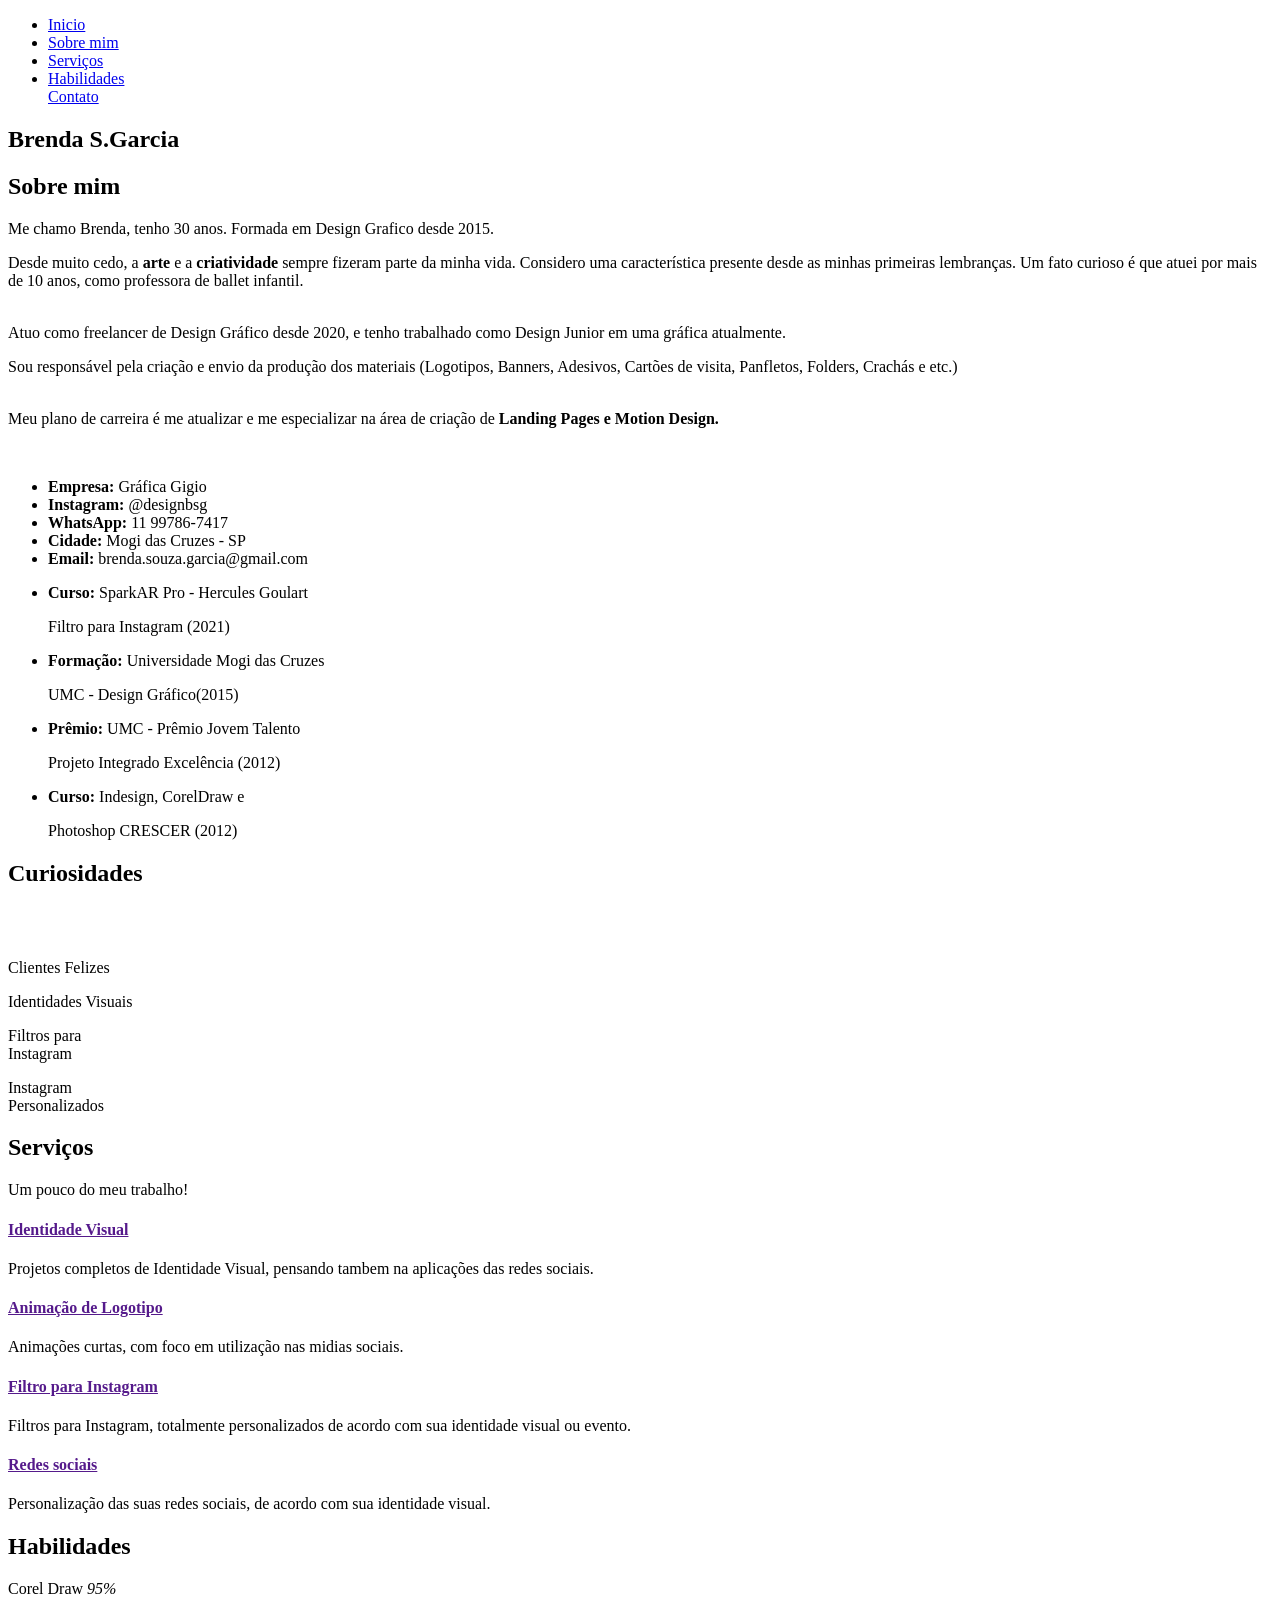
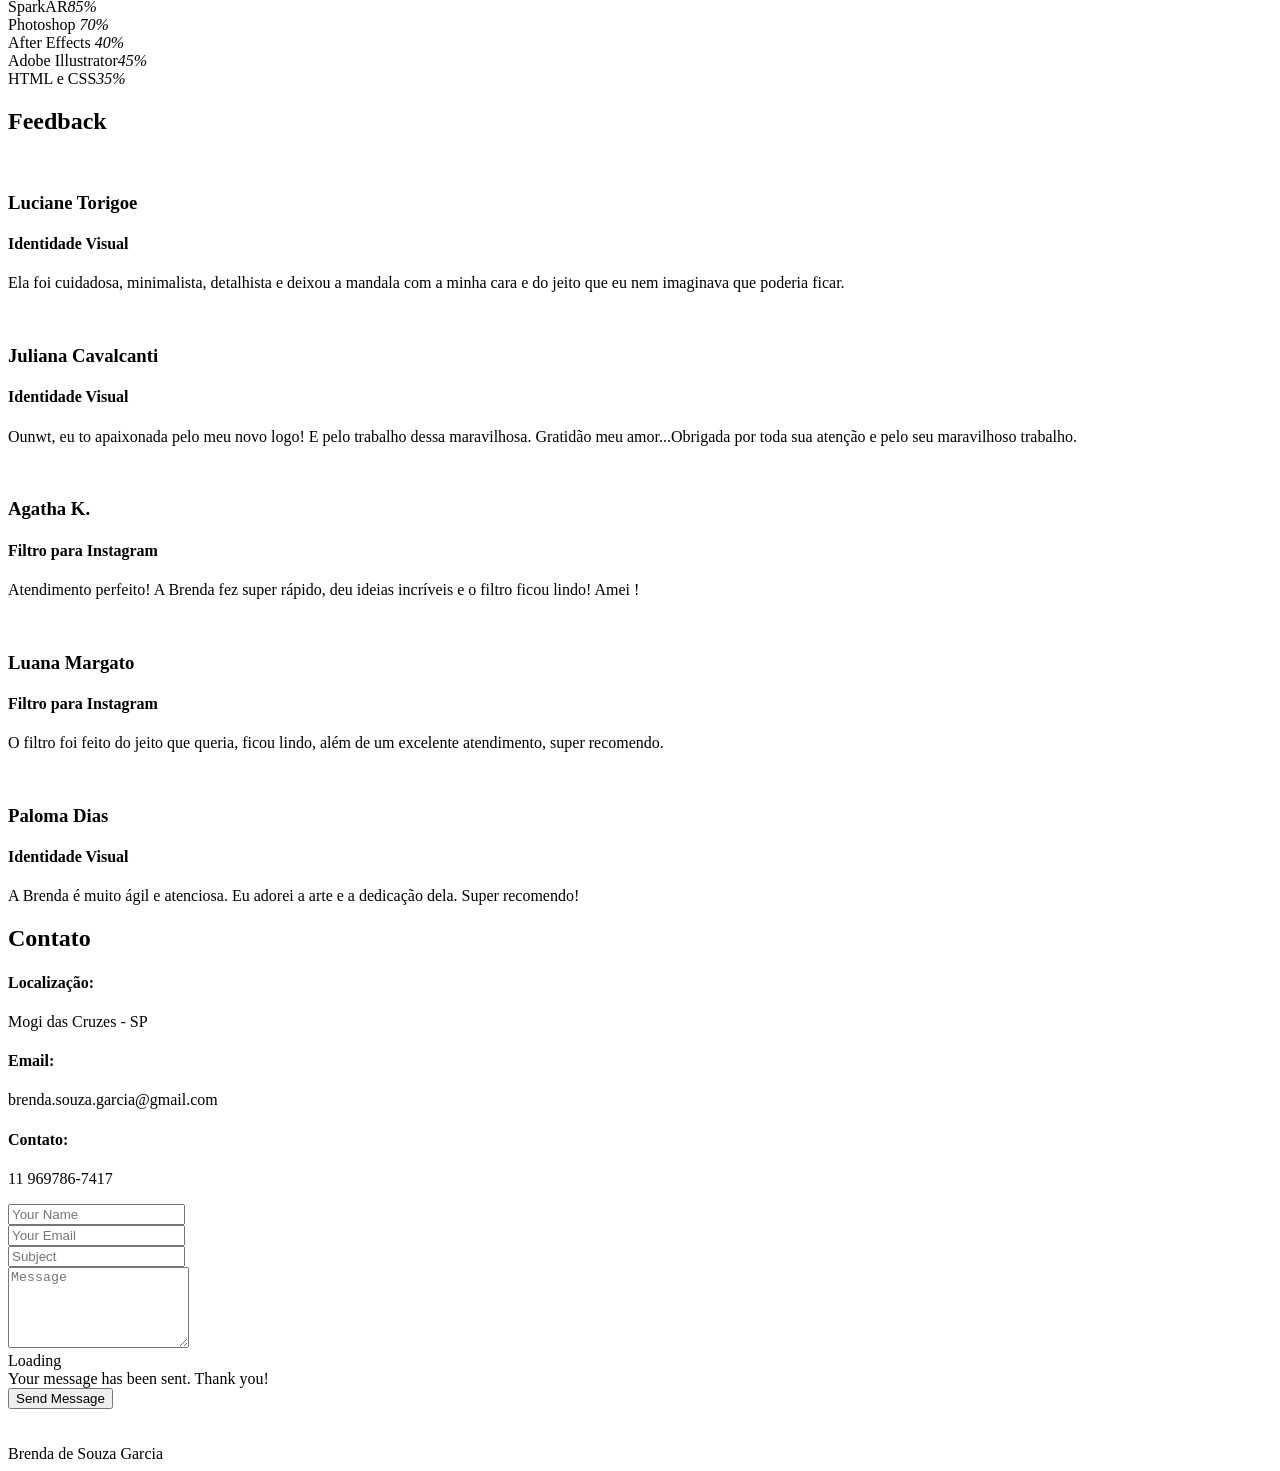
==== index.html @ f6c9c9a2 "Add files via upload" ====
<!DOCTYPE html> 
<html lang="en"> 
    <head> 
        <meta charset="utf-8"> 
        <meta content="width=device-width, initial-scale=1.0" name="viewport"> 
        <title>Bsg Design</title>         
        <meta content="" name="description"> 
        <meta content="" name="keywords"> 
        <!-- Favicons -->         
        <link href="assets/img/favicon.png" rel="icon"> 
        <link href="assets/img/apple-touch-icon.png" rel="apple-touch-icon"> 
        <!-- Google Fonts -->         
        <link href="https://fonts.googleapis.com/css?family=Open+Sans:300,300i,400,400i,600,600i,700,700i|Raleway:300,300i,400,400i,500,500i,600,600i,700,700i|Poppins:300,300i,400,400i,500,500i,600,600i,700,700i" rel="stylesheet"> 
        <!-- Vendor CSS Files -->         
        <link href="assets/vendor/aos/aos.css" rel="stylesheet"> 
        <link href="assets/vendor/bootstrap/css/bootstrap.min.css" rel="stylesheet"> 
        <link href="assets/vendor/bootstrap-icons/bootstrap-icons.css" rel="stylesheet"> 
        <link href="assets/vendor/boxicons/css/boxicons.min.css" rel="stylesheet"> 
        <link href="assets/vendor/glightbox/css/glightbox.min.css" rel="stylesheet"> 
        <link href="assets/vendor/swiper/swiper-bundle.min.css" rel="stylesheet"> 
        <!-- Template Main CSS File -->         
        <link href="assets/css/style.css" rel="stylesheet"> 
        <!-- =======================================================
  * Template Name: MyResume
  * Updated: Mar 10 2023 with Bootstrap v5.2.3
  * Template URL: https://bootstrapmade.com/free-html-bootstrap-template-my-resume/
  * Author: BootstrapMade.com
  * License: https://bootstrapmade.com/license/
  ======================================================== -->         
    </head>     
    <body> 
        <!-- ======= Mobile nav toggle button ======= -->         
        <!-- <button type="button" class="mobile-nav-toggle d-xl-none"><i class="bi bi-list mobile-nav-toggle"></i></button> -->         <i class="bi bi-list mobile-nav-toggle d-lg-none"></i> 
        <!-- ======= Header ======= -->         
        <header id="header" class="d-flex flex-column justify-content-center"> 
            <nav id="navbar" class="navbar nav-menu"> 
                <ul> 
                    <li>
                        <a href="#hero" class="nav-link scrollto active"><i class="bx bx-home"></i> <span>Inicio</span></a>
                    </li>                     
                    <li>
                        <a href="#about" class="nav-link scrollto"><i class="bx bx-user"></i> <span>Sobre mim</span></a>
                    </li>                     
                    <li>
                        <a href="#services" class="nav-link scrollto"><i class="bx bx-file-blank"></i> <span>Serviços</span></a>
                    </li>                     
                    <li>
                        <a href="#skills" class="nav-link scrollto"><i class="bx bx-book-content"></i> <span>Habilidades</span></a>
                    </li>                     <a href="#contact" class="nav-link scrollto"><i class="bx bx-envelope"></i> <span>Contato</span></a>
                </li>                 
            </ul>             
        </nav>
        <!-- .nav-menu -->         
    </header>
    <!-- End Header -->     
    <!-- ======= Hero Section ======= -->     
    <section id="hero" class="d-flex flex-column justify-content-center"> 
        <div class="container" data-aos="zoom-in" data-aos-delay="100"> 
            <h1>Brenda S.Garcia</h1> 
             <p><span class="typed" data-typed-items="Eu transformo lindas histórias em design!, Paixão por traduzir conceitos em imagens que comunicam!, Coisas ganham vida quando um designer da seu toque!". "></span></p> 
            <div class="social-links"> <a href="https://www.instagram.com/designbsg/" class="instagram"><i class="bx bxl-instagram"></i></a>
                <a href="https://wa.me/5511997867417" class="whatsapp"><i class="bx bxl-whatsapp"></i></a> <a href="bsg.design7@gmail.com" class="gmail"><i class="bx bxl-gmail"></i></a>
                <a href="https://www.behance.net/designbsg/moodboards" lass="behance"><i class="bx bxl-behance"></i></a>
            </div>             
        </div>         
    </section>
    <!-- End Hero -->     
    <main id="main"> 
        <!-- ======= About Section ======= -->         
        <section id="about" class="about"> 
            <div class="container" data-aos="fade-up"> 
                <div class="section-title"> 
                    <h2>Sobre mim</h2> 
                    <p>  
                    <p>  Me chamo Brenda, tenho 30 anos. Formada em Design Grafico desde 2015.
                        <P><p>

                        Desde muito cedo, a <b>arte</b> e a <b>criatividade</b> sempre fizeram parte da minha vida. Considero uma característica presente desde as minhas primeiras lembranças. 
                        Um fato curioso é que atuei por mais de 10 anos, como professora de ballet infantil.<P><br>Atuo como freelancer de Design Gráfico desde 2020, e tenho trabalhado como Design Junior em uma gráfica atualmente.<p>Sou responsável pela criação e envio da produção dos materiais (Logotipos, Banners, Adesivos, Cartões de visita, Panfletos, Folders, Crachás e etc.) <p><br>Meu plano de carreira é me atualizar e me especializar na área de criação de <b>Landing Pages e Motion Design.</b>

    
                      </P>       </p>    </p>  </P> </P></p>          </P> </p> </p>                                                                         
                </div>                 
                <div class="row"> 
                    <div class="col-lg-4"> 
                        <img src="assets/img/b.png" class="img-fluid" alt=""> 
                    </div>                     
                    <div class="col-lg-8 pt-4 pt-lg-0 content"> 
                        <div class="row"> 
                            <div class="col-lg-6"> 
                                <ul> 
                                    <li>
                                        <i class="bi bi-chevron-right"></i> <strong>Empresa:</strong> <span>Gráfica Gigio</span>
                                    </li>                                     
                                    <li> <i class="bi bi-chevron-right"> </i> <strong>Instagram:</strong> <span>@designbsg</span>
                                    </li>                                     
                                    <li>
                                        <i class="bi bi-chevron-right"></i> <strong>WhatsApp:</strong> <span> 11 99786-7417</span>
                                    </li>                                     
                                    <li>
                                        <i class="bi bi-chevron-right"></i> <strong>Cidade:</strong> <span>Mogi das Cruzes - SP</span>
                                    </li>                                     
                                    <li>
                                        <i class="bi bi-chevron-right"></i> <strong>Email:</strong> <span>brenda.souza.garcia@gmail.com</span>
                                    </li>                                     
                                </ul>                                 
                            </div>                             
                            <div class="col-lg-6"> 
                                <ul> 
                                    <li>
                                        <i class="bi bi-chevron-right"></i> <strong>Curso:</strong> <span>SparkAR Pro -
                                            Hercules Goulart  <p>Filtro para Instagram (2021)</span>
                                    </li>                                     
                                    <li><i class="bi bi-chevron-right"></i> <strong>Formação:</strong> <span>Universidade Mogi das Cruzes <p> UMC - Design Gráfico(2015)</span>
                                    </li>                                     
                                    <li>
                                        <i class="bi bi-chevron-right"></i> <strong>Prêmio:</strong> <span>UMC - Prêmio Jovem Talento <p>Projeto Integrado Excelência (2012)</span>
                                    </li>                                     
                                    <li>
                                        <i class="bi bi-chevron-right"></i> <strong>Curso:</strong> <span>Indesign, CorelDraw e            <p>Photoshop   CRESCER (2012)</span>
                                    </li>                                     
                                </li>                                 
                            </ul>                             
                        </div>                         
                    </div>                     
                                                                           
                                                                   
                </div>                 
            </div>             
        </div>         
    </section>
    <!-- End About Section -->     
    <!-- ======= Facts Section ======= -->     
    <section id="facts" class="facts" style="background-image: url('assets/img/b3.png');"> 
        <div class="container" data-aos="fade-up"> 
            <div class="section-title"> 
                <h2>Curiosidades</h2> <br><br> 
            </div>             
            <div class="row"> 
                <div class="col-lg-3 col-md-6"> 
                    <div class="count-box"> <i class="bi bi-emoji-smile"></i> <span data-purecounter-start="0" data-purecounter-end="74" data-purecounter-duration="1" class="purecounter"></span> 
                        <p>Clientes Felizes</p> 
                    </div>                     
                </div>                 
                <div class="col-lg-3 col-md-6 mt-5 mt-md-0"> 
                    <div class="count-box"> <i class="bi bi-card-list"></i> <span data-purecounter-start="0" data-purecounter-end="45" data-purecounter-duration="1" class="purecounter"></span> 
                        <p>Identidades Visuais</p> 
                    </div>                     
                </div>                 
                <div class="col-lg-3 col-md-6 mt-5 mt-lg-0"> 
                    <div class="count-box"> <i class="bi bi-instagram"></i> <span data-purecounter-start="0" data-purecounter-end="37" data-purecounter-duration="1" class="purecounter"></span> 
                        <p>Filtros para <br> Instagram</p> 
                    </div>                     
                </div>                 
                <div class="col-lg-3 col-md-6 mt-5 mt-lg-0"> 
                    <div class="count-box"> <i class="bi bi-stars"></i> <span data-purecounter-start="0" data-purecounter-end="17" data-purecounter-duration="1" class="purecounter"></span> 
                        <p>Instagram <br> Personalizados</p> 
                    </div>                     
                </div>                 
            </div>             
        </div>         
    </section>
    <!-- End Facts Section -->     
    <!-- ======= Services Section ======= -->     
    <section id="services" class="services section-bg"> 
        <div class="container"> 
            <div class="section-title"> 
                <h2>Serviços</h2> 
                <p>Um pouco do meu trabalho!</p> 
            </div>             
            <div class="row"> 
                <div class="col-md-6 col-lg-3 d-flex align-items-stretch mb-5 mb-lg-0"> 
                    <div class="icon-box"> 
                        <div class="icon">
                            <i class="bi-list"></i>
                        </div>                         
                        <h4 class="title"><a href="">Identidade Visual</a></h4> 
                        <p class="description">Projetos completos de Identidade Visual,
                                pensando tambem na aplicações das redes sociais.</p> 
                    </div>                     
                </div>                 
                <div class="col-md-6 col-lg-3 d-flex align-items-stretch mb-5 mb-lg-0"> 
                    <div class="icon-box"> 
                        <div class="icon">
                            <i class="bi-emoji-smile"></i>
                        </div>                         
                        <h4 class="title"><a href="">Animação de Logotipo</a></h4> 
                        <p class="description">Animações curtas, com foco em utilização nas midias sociais.</p> 
                    </div>                     
                </div>                 
                <div class="col-md-6 col-lg-3 d-flex align-items-stretch mb-5 mb-lg-0"> 
                    <div class="icon-box"> 
                        <div class="icon">
                            <i class="bi-stars"></i>
                        </div>                         
                        <h4 class="title"><a href="">Filtro para Instagram</a></h4> 
                        <p class="description">Filtros para Instagram, totalmente personalizados de acordo com sua identidade visual ou evento.</p> 
                    </div>                     
                </div>                 
                <div class="col-md-6 col-lg-3 d-flex align-items-stretch mb-5 mb-lg-0"> 
                    <div class="icon-box"> 
                        <div class="icon">
                            <i class="bx bxl-instagram"></i>
                        </div>                         
                        <h4 class="title"><a href="">Redes sociais</a></h4> 
                        <p class="description">Personalização das suas redes sociais, de acordo com sua identidade visual.</p> 
                    </div>                     
                </div>                 
            </div>             
        </div>         
    </section>
    <!-- End Services Section -->     
    <section id="skills" class="skills section-bg"> 
        <div class="container" data-aos="fade-up"> 
            <div class="section-title"> 
                <h2>Habilidades</h2> 
            </div>             
            <div class="row skills-content"> 
                <div class="col-lg-6"> 
                    <div class="progress"> <span class="skill">Corel Draw <i class="val">95%</i></span> 
                        <div class="progress-bar-wrap"> 
                            <div class="progress-bar" role="progressbar" aria-valuenow="100" aria-valuemin="0" aria-valuemax="100"></div>                             
                        </div>                         
                    </div>                     
                    <div class="progress"> <span class="skill">SparkAR<i class="val">85%</i></span> 
                        <div class="progress-bar-wrap"> 
                            <div class="progress-bar" role="progressbar" aria-valuenow="85" aria-valuemin="0" aria-valuemax="100"></div>                             
                        </div>                         
                    </div>                     
                    <div class="progress"> <span class="skill">Photoshop <i class="val">70%</i></span> 
                        <div class="progress-bar-wrap"> 
                            <div class="progress-bar" role="progressbar" aria-valuenow="75" aria-valuemin="0" aria-valuemax="100"></div>                             
                        </div>                         
                    </div>                     
                </div>                 
                <div class="col-lg-6"> 
                    <div class="progress"> <span class="skill">After Effects <i class="val">40%</i></span> 
                        <div class="progress-bar-wrap"> 
                            <div class="progress-bar" role="progressbar" aria-valuenow="45" aria-valuemin="0" aria-valuemax="100"></div>                             
                        </div>                         
                    </div>                     
                    <div class="progress"> <span class="skill">Adobe Illustrator<i class="val">45%</i></span> 
                        <div class="progress-bar-wrap"> 
                            <div class="progress-bar" role="progressbar" aria-valuenow="45" aria-valuemin="0" aria-valuemax="100"></div>                             
                        </div>                         
                    </div>                     
                    <div class="progress"> <span class="skill">HTML e CSS<i class="val">35% </i></span> 
                        <div class="progress-bar-wrap"> 
                            <div class="progress-bar" role="progressbar" aria-valuenow="35" aria-valuemin="0" aria-valuemax="100"></div>                             
                        </div>                         
                    </div>                     
                </div>                 
            </div>             
        </div>         
    </section>
    <!-- End Skills Section -->     
    <!-- ======= Testimonials Section ======= -->     
    <section id="testimonials" class="testimonials section-bg"> 
        <div class="container" data-aos="fade-up"> 
            <div class="section-title"> 
                <h2>Feedback</h2> 
            </div>             
            <div class="testimonials-slider swiper" data-aos="fade-up" data-aos-delay="100"> 
                <div class="swiper-wrapper"> 
                    <div class="swiper-slide"> 
                        <div class="testimonial-item"> 
                            <img src="assets/img/testimonials/testimonials-1.jpg" class="testimonial-img" alt=""> 
                            <h3>Luciane Torigoe</h3> 
                            <h4>Identidade Visual</h4> 
                            <p> <i class="bx bxs-quote-alt-left quote-icon-left"></i> 
                 Ela foi cuidadosa, minimalista, detalhista e deixou a mandala com a minha cara e do jeito que eu nem imaginava que poderia ficar.   <i class="bx bxs-quote-alt-right quote-icon-right"></i> </p> 
                        </div>                         
                    </div>
                    <!-- End testimonial item -->                     
                    <div class="swiper-slide"> 
                        <div class="testimonial-item"> 
                            <img src="assets/img/testimonials/testimonials-2.jpg" class="testimonial-img" alt=""> 
                            <h3>Juliana Cavalcanti</h3> 
                            <h4>Identidade Visual</h4> 
                            <p> <i class="bx bxs-quote-alt-left quote-icon-left"></i> 
                 Ounwt, eu to apaixonada pelo meu novo logo! E pelo trabalho dessa maravilhosa. Gratidão meu amor...Obrigada por toda sua atenção e pelo seu maravilhoso trabalho.  <i class="bx bxs-quote-alt-right quote-icon-right"></i> </p> 
                        </div>                         
                    </div>
                    <!-- End testimonial item -->                     
                    <div class="swiper-slide"> 
                        <div class="testimonial-item"> 
                            <img src="assets/img/testimonials/testimonials-3.jpg" class="testimonial-img" alt=""> 
                            <h3>Agatha K.</h3> 
                            <h4>Filtro para Instagram</h4> 
                            <p> <i class="bx bxs-quote-alt-left quote-icon-left"></i> 
                  Atendimento perfeito! A Brenda fez super rápido, deu ideias incríveis e o filtro ficou lindo! Amei ! <i class="bx bxs-quote-alt-right quote-icon-right"></i> </p> 
                        </div>                         
                    </div>
                    <!-- End testimonial item -->                     
                    <div class="swiper-slide"> 
                        <div class="testimonial-item"> 
                            <img src="assets/img/testimonials/testimonials-4.jpg" class="testimonial-img" alt=""> 
                            <h3>Luana Margato</h3> 
                            <h4>Filtro para Instagram</h4> 
                            <p> <i class="bx bxs-quote-alt-left quote-icon-left"></i> 
                  O filtro foi feito do jeito que queria, ficou lindo, além de um excelente atendimento, super recomendo. <i class="bx bxs-quote-alt-right quote-icon-right"></i> </p> 
                        </div>                         
                    </div>
                    <!-- End testimonial item -->                     
                    <div class="swiper-slide"> 
                        <div class="testimonial-item"> 
                            <img src="assets/img/testimonials/testimonials-5.jpg" class="testimonial-img" alt=""> 
                            <h3>Paloma Dias</h3> 
                            <h4>Identidade Visual</h4> 
                            <p> <i class="bx bxs-quote-alt-left quote-icon-left"></i> 
                 A Brenda é muito ágil e atenciosa. Eu adorei a arte e a dedicação dela. Super recomendo!  <i class="bx bxs-quote-alt-right quote-icon-right"></i> </p> 
                        </div>                         
                    </div>
                    <!-- End testimonial item -->                     
                </div>                 
                <div class="swiper-pagination"></div>                 
            </div>             
        </div>         
    </section>
    <!-- End Testimonials Section -->     
    <!-- ======= Contact Section ======= -->     
    <section id="contact" class="contact"> 
        <div class="container" data-aos="fade-up"> 
            <div class="section-title"> 
                <h2>Contato</h2> 
            </div>             
            <div class="row mt-1"> 
                <div class="col-lg-4"> 
                    <div class="info"> 
                        <div class="address"> <i class="bi bi-geo-alt"></i> 
                            <h4>Localização:</h4> 
                            <p>Mogi das Cruzes - SP</p> 
                        </div>                         
                        <div class="email"> <i class="bi bi-envelope"></i> 
                            <h4>Email:</h4> 
                            <p>brenda.souza.garcia@gmail.com</p> 
                        </div>                         
                        <div class="phone"> <i class="bi bi-phone"></i> 
                            <h4>Contato:</h4> 
                            <p>11 969786-7417</p> 
                        </div>                         
                    </div>                     
                </div>                 
                <div class="col-lg-8 mt-5 mt-lg-0"> 
                    <form action="forms/contact.php" method="post" role="form" class="php-email-form"> 
                        <div class="row"> 
                            <div class="col-md-6 form-group"> 
                                <input type="text" name="name" class="form-control" id="name" placeholder="Your Name" required> 
                            </div>                             
                            <div class="col-md-6 form-group mt-3 mt-md-0"> 
                                <input type="email" class="form-control" name="email" id="email" placeholder="Your Email" required> 
                            </div>                             
                        </div>                         
                        <div class="form-group mt-3"> 
                            <input type="text" class="form-control" name="subject" id="subject" placeholder="Subject" required> 
                        </div>                         
                        <div class="form-group mt-3"> 
                            <textarea class="form-control" name="message" rows="5" placeholder="Message" required></textarea> 
                        </div>                         
                        <div class="my-3"> 
                            <div class="loading">Loading</div>                             
                            <div class="error-message"></div>                             
                            <div class="sent-message">Your message has been sent. Thank you!</div>                             
                        </div>                         
                        <div class="text-center">
                            <button type="submit">Send Message</button>
                        </div>                         
                    </form>                     
                </div>                 
            </div>             
        </div>         
    </section>
    <!-- End Contact Section -->     
</main>
<!-- End #main --> 
<!-- ======= Footer ======= --> 
<footer id="footer" style="background-image: url('assets/img/b6.png');"><br><br>
    <div class="container"> 
        <div class="social-links"> <a href="https://www.instagram.com/designbsg/" " class="instagram"><i class="bx bxl-instagram"></i></a> <a href="https://wa.me/5511997867417" lass="whatsapp"><i class="bx bxl-whatsapp"></i></a> <a href="bsg.design7@gmail.com" class="gmail"><i class="bx bxl-gmail"></i></a> <a href="https://www.behance.net/designbsg/moodboards" class="behance"><i class="bx bxl-behance"></i></a> 
            <div class="copyright"> 
</div>             
            <div class="credits"> </div>
            <!-- All the links in the footer should remain intact. -->             
            <!-- You can delete the links only if you purchased the pro version. -->             
            <!-- Licensing information: [license-url] -->             
            <!-- Purchase the pro version with working PHP/AJAX contact form: https://bootstrapmade.com/free-html-bootstrap-template-my-resume/ -->             
            Brenda de Souza Garcia                    
        </div>         
    </div>     
</footer>
<!-- End Footer --> 
<div id="preloader"></div> <a href="#" class="back-to-top d-flex align-items-center justify-content-center"><i class="bi bi-arrow-up-short"></i></a> 
<!-- Vendor JS Files --> 
<script src="assets/vendor/purecounter/purecounter_vanilla.js"></script> 
<script src="assets/vendor/aos/aos.js"></script> 
<script src="assets/vendor/bootstrap/js/bootstrap.bundle.min.js"></script> 
<script src="assets/vendor/glightbox/js/glightbox.min.js"></script> 
<script src="assets/vendor/isotope-layout/isotope.pkgd.min.js"></script> 
<script src="assets/vendor/swiper/swiper-bundle.min.js"></script> 
<script src="assets/vendor/typed.js/typed.min.js"></script> 
<script src="assets/vendor/waypoints/noframework.waypoints.js"></script> 
<script src="assets/vendor/php-email-form/validate.js"></script> 
<!-- Template Main JS File --> 
<script src="assets/js/main.js"></script>
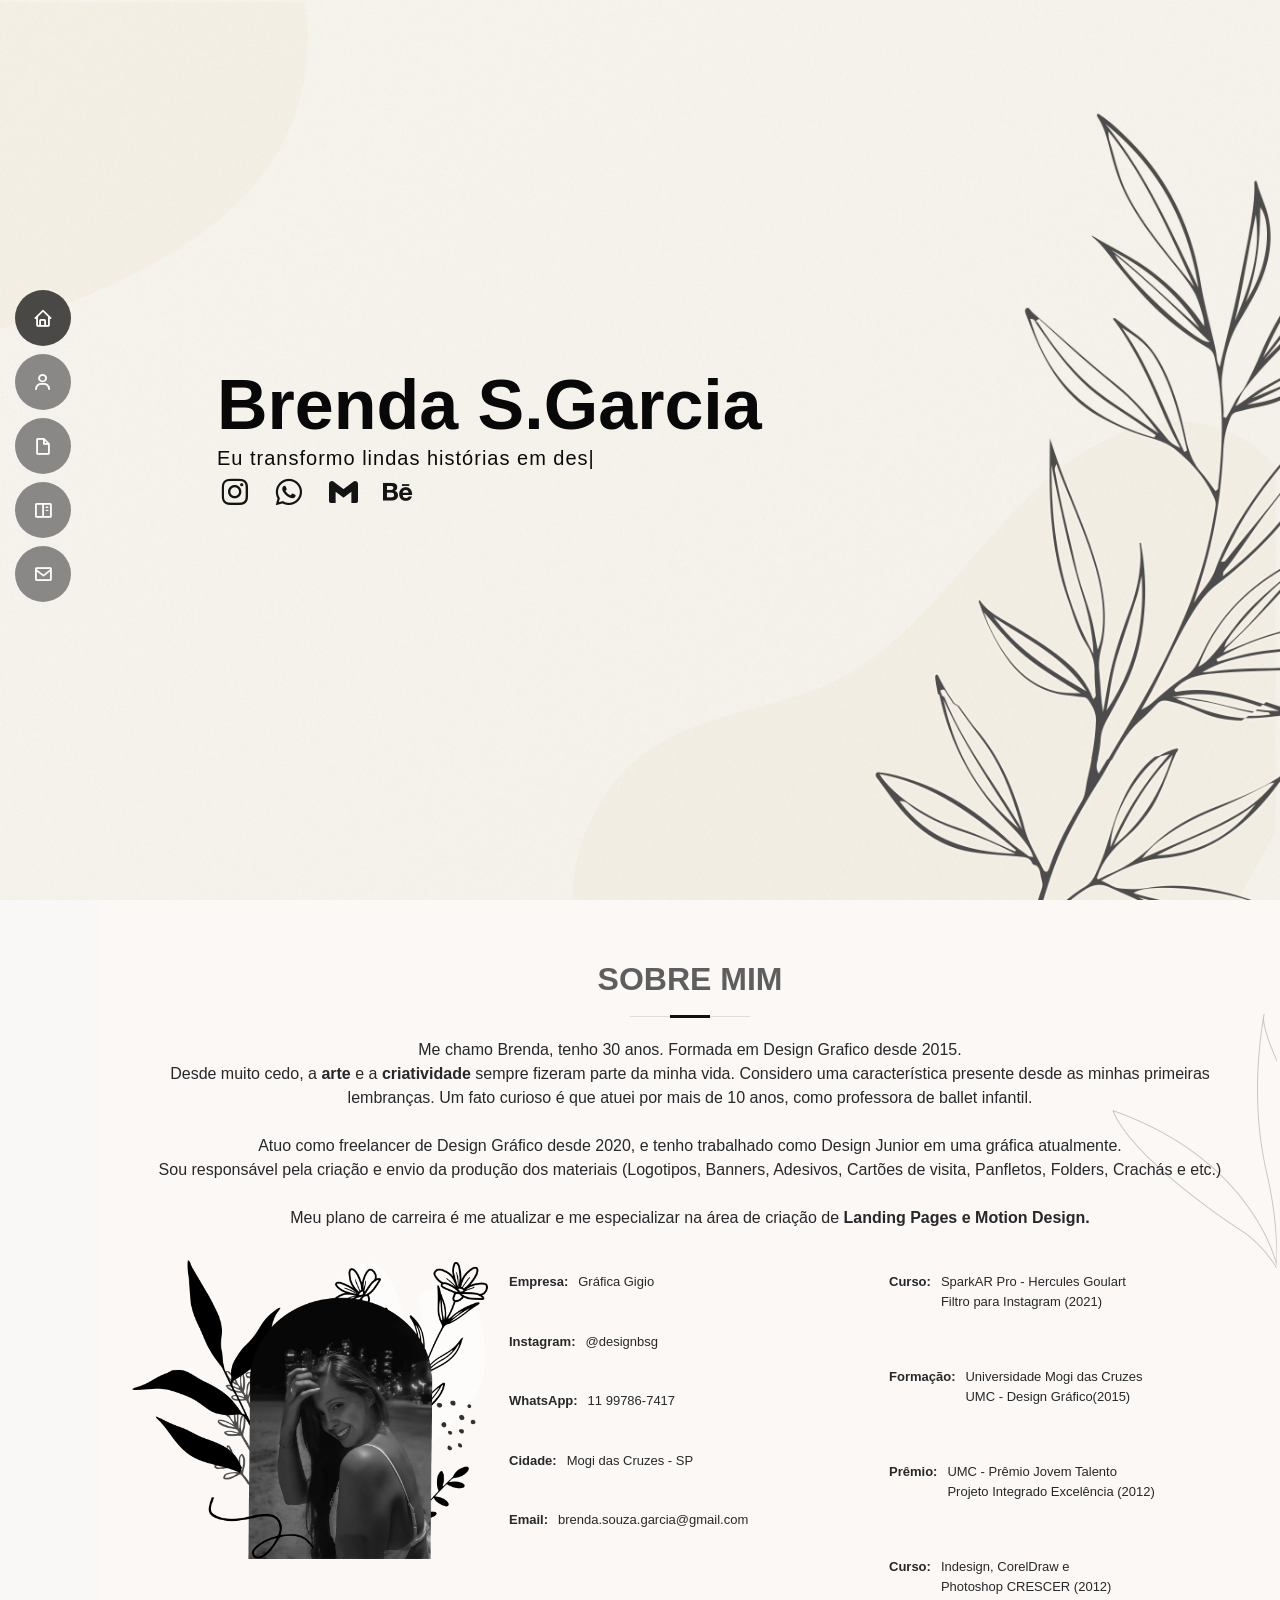
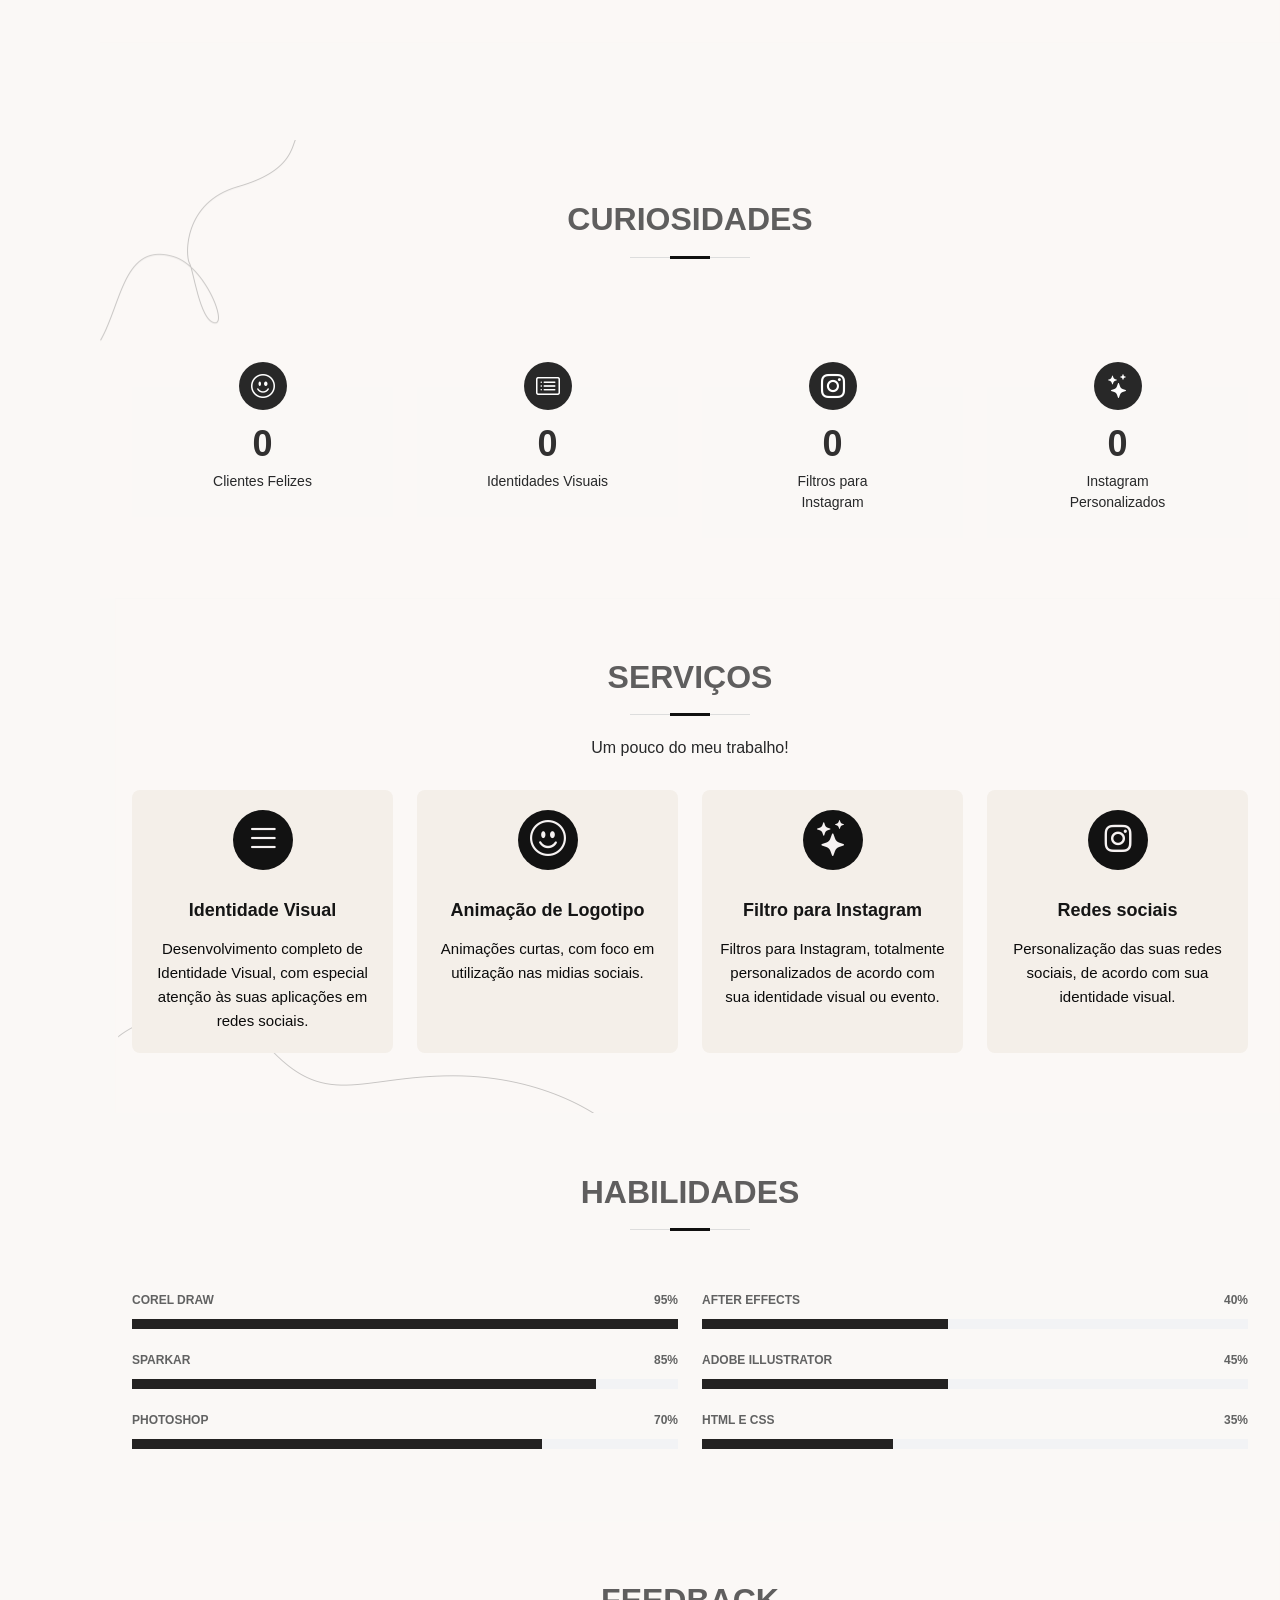
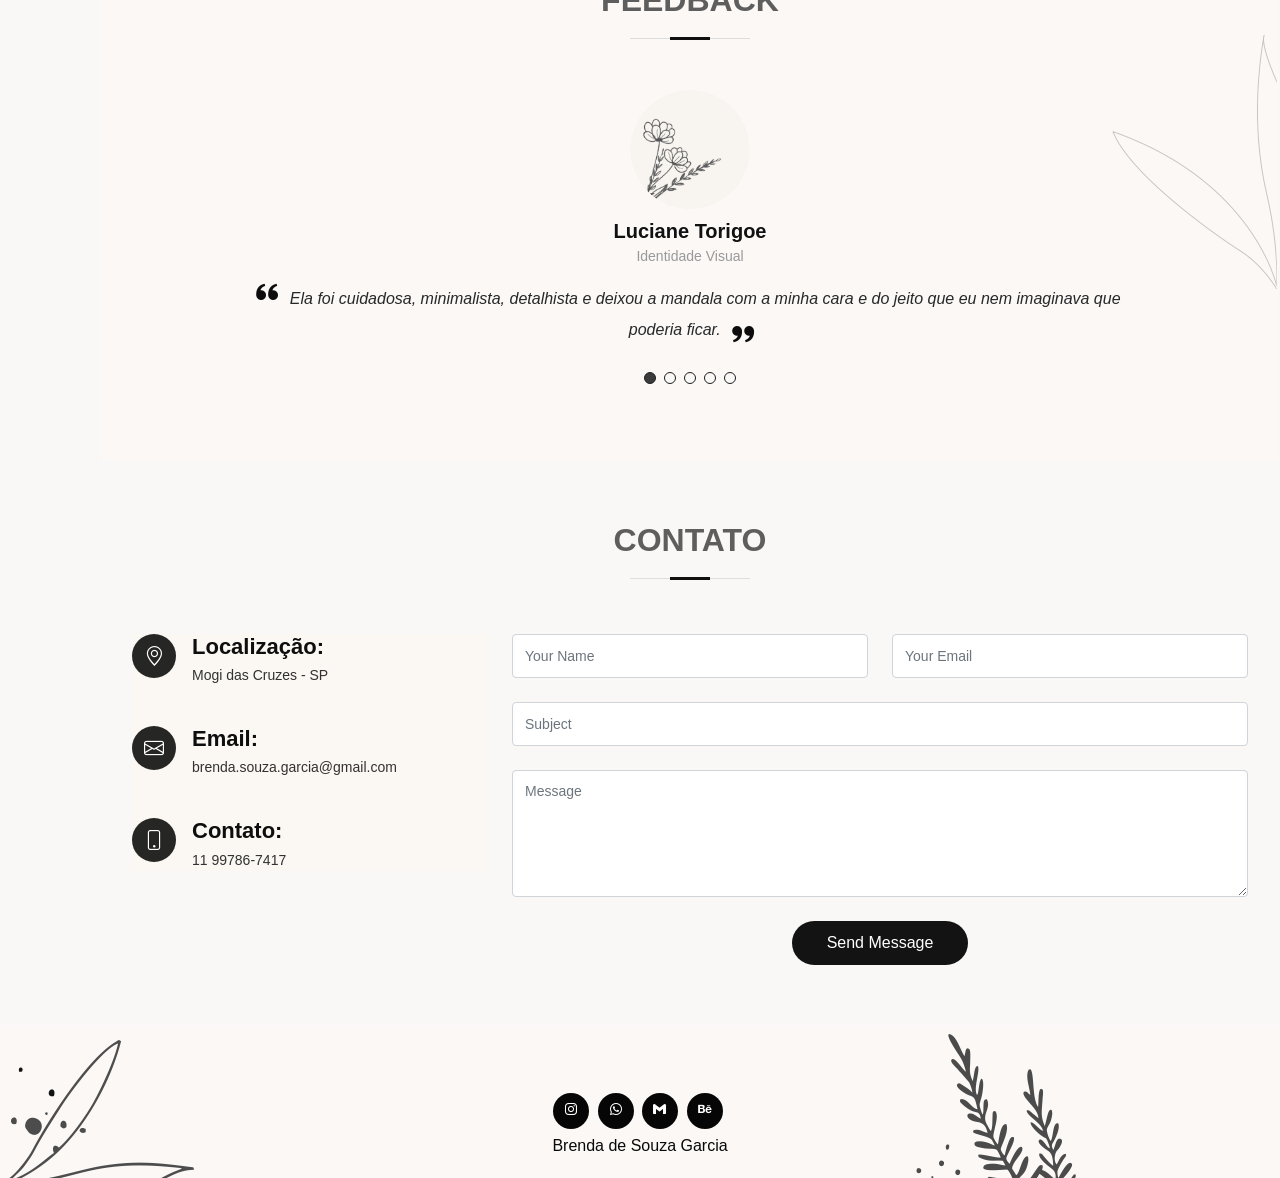
==== commit bbb83225: "Add files via upload" ====
--- a/index.html
+++ b/index.html
@@ -175,8 +175,7 @@
                             <i class="bi-list"></i>
                         </div>                         
                         <h4 class="title"><a href="">Identidade Visual</a></h4> 
-                        <p class="description">Projetos completos de Identidade Visual,
-                                pensando tambem na aplicações das redes sociais.</p> 
+                        <p class="description">Desenvolvimento completo de Identidade Visual, com especial atenção às suas aplicações em redes sociais.</p> 
                     </div>                     
                 </div>                 
                 <div class="col-md-6 col-lg-3 d-flex align-items-stretch mb-5 mb-lg-0"> 
@@ -337,7 +336,7 @@
                         </div>                         
                         <div class="phone"> <i class="bi bi-phone"></i> 
                             <h4>Contato:</h4> 
-                            <p>11 969786-7417</p> 
+                            <p>11 99786-7417</p> 
                         </div>                         
                     </div>                     
                 </div>                 
--- a/assets/css/style.css
+++ b/assets/css/style.css
@@ -0,0 +1,1199 @@
+/* *
+* Template Name: MyResume
+* Updated: Mar 10 2023 with Bootstrap v5.2.3
+* Template URL: https://bootstrapmade.com/free-html-bootstrap-template-my-resume/
+* Author: BootstrapMade.com
+* License: https://bootstrapmade.com/license/ */
+/* --------------------------------------------------------------
+# General
+-------------------------------------------------------------- */
+body {
+    font-family: "Open Sans", sans-serif;
+    color: #272829;
+    background-color: #FAF8F6;
+}
+
+a {
+    color: #f7525f;
+    text-decoration: none;
+}
+
+a:hover {
+    color: #fff;
+    text-decoration: none;
+}
+
+h1,
+h2,
+h3,
+h4,
+h5,
+h6 {
+    font-family: "Raleway", sans-serif;
+}
+
+/* --------------------------------------------------------------
+# Back to top button
+-------------------------------------------------------------- */
+.back-to-top {
+    position: fixed;
+    visibility: hidden;
+    opacity: 0;
+    right: 15px;
+    bottom: 15px;
+    z-index: 996;
+    background: #0b0b0b;
+    width: 40px;
+    height: 40px;
+    border-radius: 50px;
+    transition: all 0.4s;
+}
+
+.back-to-top i {
+    font-size: 28px;
+    color: #fff;
+    line-height: 0;
+}
+
+.back-to-top:hover {
+    background: #f9f2ea;
+    color: #fff;
+}
+
+.back-to-top.active {
+    visibility: visible;
+    opacity: 1;
+}
+
+/* --------------------------------------------------------------
+# Preloader
+-------------------------------------------------------------- */
+#preloader {
+    position: fixed;
+    top: 0;
+    left: 0;
+    right: 0;
+    bottom: 0;
+    z-index: 9999;
+    overflow: hidden;
+    background: #fff ;
+}
+
+#preloader:before {
+    content: "";
+    position: fixed;
+    top: calc(50% - 30px);
+    left: calc(50% - 30px);
+    border: 6px solid #f3f8fb;
+    border-top-color: #fff;
+    border-bottom-color: #fff;
+    border-radius: 50%;
+    width: 60px;
+    height: 60px;
+    animation: animate-preloader 1s linear infinite;
+}
+
+@keyframes animate-preloader {
+    0% {
+        transform: rotate(0deg);
+    }
+
+    100% {
+        transform: rotate(360deg);
+    }
+}
+
+/* --------------------------------------------------------------
+# Disable aos animation delay on mobile devices
+-------------------------------------------------------------- */
+@media screen and (max-width: 768px) {
+    [data-aos-delay] {
+        transition-delay: 0 !important;
+    }
+}
+
+/* --------------------------------------------------------------
+# Header
+-------------------------------------------------------------- */
+#header {
+    position: fixed;
+    top: 0;
+    left: 0;
+    bottom: 0;
+    z-index: 9997;
+    transition: all 0.5s;
+    padding: 15px;
+    overflow-y: auto;
+}
+
+@media (max-width: 991px) {
+    #header {
+        width: 300px;
+        background: #fff;
+        border-right: 1px solid #e6e9ec;
+        left: -300px;
+    }
+}
+
+@media (min-width: 991px) {
+    #main {
+        margin-left: 100px;
+    }
+}
+
+/* --------------------------------------------------------------
+# Navigation Menu
+-------------------------------------------------------------- */
+/* *
+* Desktop Navigation */
+.nav-menu {
+    padding: 0;
+    display: block;
+}
+
+.nav-menu * {
+    margin: 0;
+    padding: 0;
+    list-style: none;
+}
+
+.nav-menu>ul>li {
+    position: relative;
+    white-space: nowrap;
+}
+
+.nav-menu a,
+.nav-menu a:focus {
+    display: flex;
+    align-items: center;
+    color: #ffffff;
+    padding: 10px 18px;
+    margin-bottom: 8px;
+    transition: 0.3s;
+    font-size: 15px;
+    border-radius: 50px;
+    background: #666565;
+    opacity: 75%;
+    height: 56px;
+    width: 100%;
+    overflow: hidden;
+    transition: 0.3s;
+}
+
+.nav-menu a i,
+.nav-menu a:focus i {
+    font-size: 20px;
+}
+
+.nav-menu a span,
+.nav-menu a:focus span {
+    padding: 0 5px 0 7px;
+    color: #f61d1d;
+}
+
+@media (min-width: 991px) {
+    .nav-menu a,
+    .nav-menu a:focus {
+        width: 56px;
+    }
+
+    .nav-menu a span,
+    .nav-menu a:focus span {
+        display: none;
+        color: #fff;
+    }
+}
+
+.nav-menu a:hover,
+.nav-menu .active,
+.nav-menu .active:focus,
+.nav-menu li:hover>a {
+    color: #fff;
+    background: #111111;
+}
+
+.nav-menu a:hover span,
+.nav-menu .active span,
+.nav-menu .active:focus span,
+.nav-menu li:hover>a span {
+    color: #fff;
+}
+
+.nav-menu a:hover,
+.nav-menu li:hover>a {
+    width: 100%;
+    color: #fff;
+}
+
+.nav-menu a:hover span,
+.nav-menu li:hover>a span {
+    display: block;
+}
+
+/* *
+* Mobile Navigation */
+.mobile-nav-toggle {
+    position: fixed;
+    right: 10px;
+    top: 10px;
+    z-index: 9998;
+    border: 0;
+    background: none;
+    font-size: 28px;
+    transition: all 0.4s;
+    outline: none !important;
+    line-height: 0;
+    cursor: pointer;
+    border-radius: 50px;
+    padding: 5px;
+}
+
+.mobile-nav-toggle i {
+    color: #45505b;
+}
+
+.mobile-nav-active {
+    overflow: hidden;
+}
+
+.mobile-nav-active #header {
+    left: 0;
+}
+
+.mobile-nav-active .mobile-nav-toggle {
+    color: #fff;
+    background-color: #101010;
+}
+
+/* --------------------------------------------------------------
+# Hero Section
+-------------------------------------------------------------- */
+#hero {
+    width: 100%;
+    height: 100vh;
+    background: url("../img/b2.png") top right no-repeat;
+    background-size: cover;
+    position: relative;
+}
+
+@media (min-width: 992px) {
+    #hero {
+        padding-left: 160px;
+    }
+}
+
+#hero:before {
+    content: "";
+    position: absolute;
+    bottom: 0;
+    top: 0;
+    left: 0;
+    right: 0;
+}
+
+#hero h1 {
+    margin: 10px;
+    margin-left: 45px;
+    font-size: 70px;
+    line-width: 35px;
+    font-weight: 700;
+    line-height: 35px;
+    color: #080808;
+}
+
+#hero p {
+    color: #010101;
+    margin: 20px 0 0 0;
+    font-size: 20px;
+    margin-left: 45px;
+    font-family: "Poppins", sans-serif;
+}
+
+#hero p span {
+    color: #0a0a0a;
+    letter-spacing: 1px;
+}
+
+#hero .social-links {
+    margin-left: 45px;
+}
+
+#hero .social-links a {
+    font-size: 35px;
+    letter-spacing: 15px;
+    margin-top: -4px;
+    display: inline-block;
+    color: rgb(20, 20, 20);
+    transition: 0.3s;
+}
+
+#hero .social-links a:hover {
+    color: #585858;
+}
+
+@media (max-width: 992px) {
+    #hero {
+        text-align: center;
+        background: url("../img/bb.png");
+    }
+
+    #hero h1 {
+        font-size: 30px;
+        line-height: 25px;
+        background-color: ;
+        margin: -15px;
+    }
+
+    #hero p {
+        margin-bottom: 10px;
+        font-size: 20px;
+        background-color: ;
+        line-height: 34px;
+    }
+}
+
+/* --------------------------------------------------------------
+# Sections General
+-------------------------------------------------------------- */
+section {
+    padding: 60px 0;
+    overflow: hidden;
+    background: #faf8f6;
+}
+
+.section-title {
+    text-align: center;
+    padding-bottom: 30px;
+}
+
+.section-title h2 {
+    font-size: 32px;
+    font-weight: bold;
+    text-transform: uppercase;
+    margin-bottom: 20px;
+    padding-bottom: 20px;
+    position: relative;
+    color: #5f5e5e;
+}
+
+.section-title h2::before {
+    content: "";
+    position: absolute;
+    display: block;
+    width: 120px;
+    height: 1px;
+    background: #ddd;
+    bottom: 1px;
+    left: calc(50% - 60px);
+}
+
+.section-title h2::after {
+    content: "";
+    position: absolute;
+    display: block;
+    width: 40px;
+    height: 3px;
+    background: #101010;
+    bottom: 0;
+    left: calc(50% - 20px);
+}
+
+.section-title p {
+    margin-bottom: 0;
+}
+
+/* --------------------------------------------------------------
+# About
+-------------------------------------------------------------- */
+.about {
+    max-width: 100%;
+    width: auto;
+    background: url("../img/b1.png") top right no-repeat;
+    position: relative;
+    text-align: justify;
+}
+
+.about .content h3 {
+    font-weight: 700px;
+    font-size: 26px;
+    color: #080808;
+}
+
+.about .content ul {
+    list-style: none;
+    padding: 12px;
+    font-size: 13px;
+}
+
+.about .content ul li {
+    margin-bottom: 40px;
+    display: flex;
+    align-items: justify-all;
+}
+
+.about .content ul strong {
+    margin-right: 10px;
+}
+
+.about .content ul i {
+    font-size: 0px;
+    margin-right: -15px;
+    color: #0e0e0f;
+    line-height: 0;
+}
+
+.about .content p:last-child {
+    margin-bottom: 5;
+}
+
+/* --------------------------------------------------------------
+# Facts
+-------------------------------------------------------------- */
+.facts .count-box {
+    padding: 30px 30px 25px 30px;
+    margin-top: 30px;
+    width: 100%;
+    position: relative;
+    text-align: center;
+    background: #faf8f6;
+}
+
+.facts .count-box i {
+    position: absolute;
+    top: -25px;
+    left: 50%;
+    transform: translateX(-50%);
+    font-size: 24px;
+    background: #282828;
+    color: #fff;
+    border-radius: 50px;
+    display: inline-flex;
+    align-items: center;
+    justify-content: center;
+    width: 48px;
+    height: 48px;
+}
+
+.facts .count-box span {
+    font-size: 36px;
+    display: block;
+    font-weight: 600;
+    color: #313030;
+}
+
+.facts .count-box p {
+    padding: 0;
+    margin: 0;
+    font-family: "Raleway", sans-serif;
+    font-size: 14px;
+}
+
+/* --------------------------------------------------------------
+# Skills
+-------------------------------------------------------------- */
+.skills .progress {
+    height: 60px;
+    display: block;
+    background: none;
+    border-radius: 0;
+}
+
+.skills .progress .skill {
+    padding: 10px 0;
+    margin: 0;
+    text-transform: uppercase;
+    display: block;
+    font-weight: 600;
+    font-family: "Poppins", sans-serif;
+    color: #616262;
+}
+
+.skills .progress .skill .val {
+    float: right;
+    font-style: normal;
+}
+
+.skills .progress-bar-wrap {
+    background: #f2f3f5;
+}
+
+.skills .progress-bar {
+    width: 1px;
+    height: 10px;
+    transition: 0.9s;
+    background-color: #232222;
+}
+
+/* --------------------------------------------------------------
+# Resume
+-------------------------------------------------------------- */
+.resume .resume-title {
+    font-size: 26px;
+    font-weight: 700;
+    margin-top: 20px;
+    margin-bottom: 20px;
+    color: #090909;
+}
+
+.resume .resume-item {
+    padding: 0 0 20px 20px;
+    margin-top: -2px;
+    border-left: 2px solid #060606;
+    position: relative;
+}
+
+.resume .resume-item h4 {
+    line-height: 18px;
+    font-size: 18px;
+    font-weight: 600;
+    text-transform: uppercase;
+    font-family: "Poppins", sans-serif;
+    color: #f60707;
+    margin-bottom: 10px;
+}
+
+.resume .resume-item h5 {
+    font-size: 16px;
+    background: #f7f8f9;
+    padding: 5px 15px;
+    display: inline-block;
+    font-weight: 600;
+    margin-bottom: 10px;
+}
+
+.resume .resume-item ul {
+    padding-left: 15px;
+}
+
+.resume .resume-item ul li {
+    padding-bottom: 10px;
+}
+
+.resume .resume-item:last-child {
+    padding-bottom: 0;
+}
+
+.resume .resume-item::before {
+    content: "";
+    position: absolute;
+    width: 16px;
+    height: 16px;
+    border-radius: 50px;
+    left: -9px;
+    top: 0;
+    background: #fff;
+    border: 2px solid #f61f1f;
+}
+
+/* --------------------------------------------------------------
+# Portfolio
+-------------------------------------------------------------- */
+.portfolio {
+    max-width: 100%;
+    height: auto;
+    width: auto;
+    background: url("../img/b4.png") top right no-repeat;
+    position: relative;
+}
+
+.portfolio .portfolio-item {
+    margin-bottom: 30px;
+}
+
+.portfolio #portfolio-flters {
+    padding: 0;
+    margin: 0 auto 25px auto;
+    list-style: none;
+    text-align: center;
+    background: #faf8f6;
+    border-radius: 50px;
+    padding: 2px 15px;
+}
+
+.portfolio #portfolio-flters li {
+    cursor: pointer;
+    display: inline-block;
+    padding: 10px 15px;
+    font-size: 14px;
+    font-weight: 600;
+    line-height: 1;
+    text-transform: uppercase;
+    color: #3f3f3f;
+    margin-bottom: 5px;
+    transition: all 0.3s ease-in-out;
+}
+
+.portfolio #portfolio-flters li:hover,
+.portfolio #portfolio-flters li.filter-active {
+    color: #0a0a0a;
+}
+
+.portfolio #portfolio-flters li:last-child {
+    margin-right: 0;
+}
+
+.portfolio .portfolio-wrap {
+    transition: 0.3s;
+    position: relative;
+    overflow: hidden;
+    z-index: 1;
+}
+
+.portfolio .portfolio-wrap::before {
+    content: "";
+    background: rgba(3, 3, 3, 0.7);
+    position: absolute;
+    left: 30px;
+    right: 30px;
+    top: 30px;
+    bottom: 30px;
+    transition: all ease-in-out 0.3s;
+    z-index: 2;
+    opacity: 0;
+}
+
+.portfolio .portfolio-wrap .portfolio-info {
+    opacity: 0;
+    position: absolute;
+    top: 0;
+    left: 0;
+    right: 0;
+    bottom: 0;
+    text-align: center;
+    z-index: 3;
+    transition: all ease-in-out 0.3s;
+    display: flex;
+    flex-direction: column;
+    justify-content: center;
+    align-items: center;
+}
+
+.portfolio .portfolio-wrap .portfolio-info::before {
+    display: block;
+    content: "";
+    width: 48px;
+    height: 48px;
+    position: absolute;
+    top: 35px;
+    left: 35px;
+    border-top: 3px solid #d7dce1;
+    border-left: 3px solid #d7dce1;
+    transition: all 0.5s ease 0s;
+    z-index: 9994;
+}
+
+.portfolio .portfolio-wrap .portfolio-info::after {
+    display: block;
+    content: "";
+    width: 48px;
+    height: 48px;
+    position: absolute;
+    bottom: 35px;
+    right: 35px;
+    border-bottom: 3px solid #d7dce1;
+    border-right: 3px solid #d7dce1;
+    transition: all 0.5s ease 0s;
+    z-index: 9994;
+}
+
+.portfolio .portfolio-wrap .portfolio-info h4 {
+    font-size: 20px;
+    color: #45505b;
+    font-weight: 600;
+}
+
+.portfolio .portfolio-wrap .portfolio-info p {
+    color: #45505b;
+    font-size: 14px;
+    text-transform: uppercase;
+    padding: 0;
+    margin: 0;
+}
+
+.portfolio .portfolio-wrap .portfolio-links {
+    text-align: center;
+    z-index: 4;
+}
+
+.portfolio .portfolio-wrap .portfolio-links a {
+    color: #45505b;
+    margin: 0 2px;
+    font-size: 28px;
+    display: inline-block;
+    transition: 0.3s;
+}
+
+.portfolio .portfolio-wrap .portfolio-links a:hover {
+    color: #fb0e0e;
+}
+
+.portfolio .portfolio-wrap:hover::before {
+    top: 0;
+    left: 0;
+    right: 0;
+    bottom: 0;
+    opacity: 1;
+}
+
+.portfolio .portfolio-wrap:hover .portfolio-info {
+    opacity: 1;
+}
+
+.portfolio .portfolio-wrap:hover .portfolio-info::before {
+    top: 15px;
+    left: 15px;
+}
+
+.portfolio .portfolio-wrap:hover .portfolio-info::after {
+    bottom: 15px;
+    right: 15px;
+}
+
+/* --------------------------------------------------------------
+# Portfolio Details
+-------------------------------------------------------------- */
+.portfolio-details {
+    padding-top: 40px;
+}
+
+.portfolio-details .portfolio-details-slider img {
+    width: 100%;
+}
+
+.portfolio-details .portfolio-details-slider .swiper-pagination {
+    margin-top: 20px;
+    position: relative;
+}
+
+.portfolio-details .portfolio-details-slider .swiper-pagination .swiper-pagination-bullet {
+    width: 12px;
+    height: 12px;
+    background-color: #fff;
+    opacity: 1;
+    border: 1px solid #f32929;
+}
+
+.portfolio-details .portfolio-details-slider .swiper-pagination .swiper-pagination-bullet-active {
+    background-color: #0563bb;
+}
+
+.portfolio-details .portfolio-info {
+    padding: 30px;
+    box-shadow: 0px 0 30px rgba(69, 80, 91, 0.08);
+}
+
+.portfolio-details .portfolio-info h3 {
+    font-size: 22px;
+    font-weight: 700;
+    margin-bottom: 20px;
+    padding-bottom: 20px;
+    border-bottom: 1px solid #eee;
+}
+
+.portfolio-details .portfolio-info ul {
+    list-style: none;
+    padding: 0;
+    font-size: 15px;
+}
+
+.portfolio-details .portfolio-info ul li+li {
+    margin-top: 10px;
+}
+
+.portfolio-details .portfolio-description {
+    padding-top: 30px;
+}
+
+.portfolio-details .portfolio-description h2 {
+    font-size: 26px;
+    font-weight: 700;
+    margin-bottom: 20px;
+}
+
+.portfolio-details .portfolio-description p {
+    padding: 0;
+}
+
+/* --------------------------------------------------------------
+# Serviços
+-------------------------------------------------------------- */
+.services {
+    max-width: 100%;
+    height: auto;
+    width: auto;
+    background: url("../img/b5.png") top right no-repeat;
+    position: relative;
+}
+
+.services .icon-box {
+    padding: 20px 15px;
+    position: relative;
+    overflow: hidden;
+    background: #f4efe9;
+    box-shadow: 0 0 29px 0 rgba(253, 253, 253, 0.2);
+    transition: all 0.3s ease-in-out;
+    border-radius: 8px;
+    text-align: center;
+    z-index: 1;
+}
+
+.services .icon-box::before {
+    content: "";
+    position: absolute;
+    top: 0;
+    left: 0;
+    right: 0;
+    height: 0;
+    transition: ease-in-out 0.3s;
+    z-index: -1;
+}
+
+.services .icon-box:hover::before {
+    background: #191919;
+    height: 100%;
+    border-radius: 0px;
+}
+
+.services .icon {
+    margin: 0 auto 30px auto;
+    padding-top: 10px;
+    display: inline-block;
+    text-align: center;
+    border-radius: 50%;
+    width: 60px;
+    height: 60px;
+    background: #121212;
+    transition: all 0.3s ease-in-out;
+}
+
+.services .icon i {
+    font-size: 36px;
+    line-height: 1;
+    color: rgb(246, 242, 242);
+}
+
+.services .title {
+    font-weight: 700;
+    margin-bottom: 15px;
+    font-size: 18px;
+}
+
+.services .title a {
+    color: rgb(21, 21, 21);
+}
+
+.services .description {
+    font-size: 15px;
+    line-height: 24px;
+    margin-bottom: 0;
+    color: rgb(11, 11, 11);
+}
+
+.services .icon-box:hover .title a,
+.services .icon-box:hover .description {
+    color: #fff;
+}
+
+.services .icon-box:hover .icon {
+    background: #fff;
+}
+
+.services .icon-box:hover .icon i {
+    color: #101010;
+}
+
+@media (max-width: 768px) {
+    .services .icon-box::before {
+        bottom: 60%;
+    }
+}
+
+/* --------------------------------------------------------------
+# Testimonials
+-------------------------------------------------------------- */
+.testimonials {
+    max-width: 100%;
+    height: auto;
+    width: auto;
+    background: url("../img/b1.png") top right no-repeat;
+    position: relative;
+}
+
+.testimonials .section-header {
+    margin-bottom: 40px;
+}
+
+.testimonials .testimonials-carousel,
+.testimonials .testimonials-slider {
+    overflow: hidden;
+}
+
+.testimonials .testimonial-item {
+    text-align: center;
+}
+
+.testimonials .testimonial-item .testimonial-img {
+    width: 120px;
+    border-radius: 50%;
+    margin: 0 auto;
+}
+
+.testimonials .testimonial-item h3 {
+    font-size: 20px;
+    font-weight: bold;
+    margin: 10px 0 5px 0;
+    color: #111;
+}
+
+.testimonials .testimonial-item h4 {
+    font-size: 14px;
+    color: #999;
+    margin: 0 0 15px 0;
+}
+
+.testimonials .testimonial-item .quote-icon-left,
+.testimonials .testimonial-item .quote-icon-right {
+    color: #0d0d0d;
+    font-size: 26px;
+}
+
+.testimonials .testimonial-item .quote-icon-left {
+    display: inline-block;
+    left: -5px;
+    position: relative;
+}
+
+.testimonials .testimonial-item .quote-icon-right {
+    display: inline-block;
+    right: -5px;
+    position: relative;
+    top: 10px;
+}
+
+.testimonials .testimonial-item p {
+    font-style: italic;
+    margin: 0 auto 15px auto;
+}
+
+.testimonials .swiper-pagination {
+    margin-top: 20px;
+    position: relative;
+}
+
+.testimonials .swiper-pagination .swiper-pagination-bullet {
+    width: 12px;
+    height: 12px;
+    background-color: #faf8f6;
+    opacity: 1;
+    border: 1px solid #1e1d1d;
+}
+
+.testimonials .swiper-pagination .swiper-pagination-bullet-active {
+    background-color: #3b3b3b;
+}
+
+@media (min-width: 992px) {
+    .testimonials .testimonial-item p {
+        width: 80%;
+    }
+}
+
+/* --------------------------------------------------------------
+# Contact
+---------------------------------------------- */
+.contact .info {
+    width: 100%;
+    background: #FBF7F2;
+}
+
+.contact .info i {
+    font-size: 20px;
+    color: v;
+    float: left;
+    width: 44px;
+    height: 44px;
+    background: #262625;
+    color: #fff;
+    display: flex;
+    justify-content: center;
+    align-items: center;
+    border-radius: 50px;
+    transition: all 0.3s ease-in-out;
+}
+
+.contact .info h4 {
+    padding: 0 0 0 60px;
+    font-size: 22px;
+    font-weight: 600;
+    margin-bottom: 5px;
+    color: #0e0e0e;
+}
+
+.contact .info p {
+    padding: 0 0 0 60px;
+    margin-bottom: 0;
+    font-size: 14px;
+    color: #323232;
+}
+
+.contact .info .email,
+.contact .info .phone {
+    margin-top: 40px;
+}
+
+.contact .info .email:hover i,
+.contact .info .address:hover i,
+.contact .info .phone:hover i {
+    background: #faf6f6;
+    color: rgb(9, 9, 9);
+}
+
+.contact .php-email-form {
+    width: 100%;
+    background: #faf8f6;
+}
+
+.contact .php-email-form .form-group {
+    padding-bottom: 8px;
+}
+
+.contact .php-email-form .error-message {
+    display: none;
+    color: #fff;
+    background: #171716;
+    text-align: left;
+    padding: 15px;
+    font-weight: 600;
+}
+
+.contact .php-email-form .error-message br+br {
+    margin-top: 25px;
+}
+
+.contact .php-email-form .sent-message {
+    display: none;
+    color: #fff;
+    background: #1a1a1a;
+    text-align: center;
+    padding: 15px;
+    font-weight: 600;
+}
+
+.contact .php-email-form .loading {
+    display: none;
+    background: #fff;
+    text-align: center;
+    padding: 15px;
+}
+
+.contact .php-email-form .loading:before {
+    content: "";
+    display: inline-block;
+    border-radius: 50%;
+    width: 24px;
+    height: 24px;
+    margin: 0 10px -6px 0;
+    border: 3px solid #090909;
+    border-top-color: #eee;
+    animation: animate-loading 1s linear infinite;
+}
+
+.contact .php-email-form input,
+.contact .php-email-form textarea {
+    border-radius: 4px;
+    box-shadow: none;
+    font-size: 14px;
+}
+
+.contact .php-email-form input {
+    height: 44px;
+}
+
+.contact .php-email-form textarea {
+    padding: 10px 12px;
+}
+
+.contact .php-email-form button[type=submit] {
+    background: #131313;
+    border: 0;
+    padding: 10px 35px;
+    color: #fff;
+    transition: 0.4s;
+    border-radius: 50px;
+}
+
+.contact .php-email-form button[type=submit]:hover {
+    background: #fbaca4;
+}
+
+@keyframes animate-loading {
+    0% {
+        transform: rotate(0deg);
+    }
+
+    100% {
+        transform: rotate(360deg);
+    }
+}
+
+/* --------------------------------------------------------------
+# Footer
+-------------------------------------------------------------- */
+#footer {
+    background: #fcf8fc;
+    color: #090909;
+    font-size: 16px;
+    text-align: center;
+    padding: 20px 0;
+}
+
+#footer h3 {
+    font-size: 36px;
+    font-weight: 700;
+    position: relative;
+    font-family: "Poppins", sans-serif;
+    padding: 0;
+    margin: 0 0 15px 0;
+}
+
+#footer p {
+    font-size: 15;
+    font-style: italic;
+    padding: 0;
+    margin: 0 0 40px 0;
+}
+
+#footer .social-links {
+    margin: 0 0 px 0;
+}
+
+#footer .social-links a {
+    font-size: 16px;
+    display: inline-block;
+    background: #060606;
+    color: #fff;
+    line-height: 1;
+    padding: 8px 0;
+    margin-right: 4px;
+    border-radius: 50%;
+    text-align: center;
+    width: 36px;
+    height: 36px;
+    transition: 0.3s;
+}
+
+#footer .social-links a:hover {
+    background: #fff;
+    color: #fff;
+    text-decoration: none;
+}
+
+#footer .copyright {
+    margin: 0 0 5px 0;
+}
+
+#footer .credits {
+    font-size: 13px;
+}
+
+
